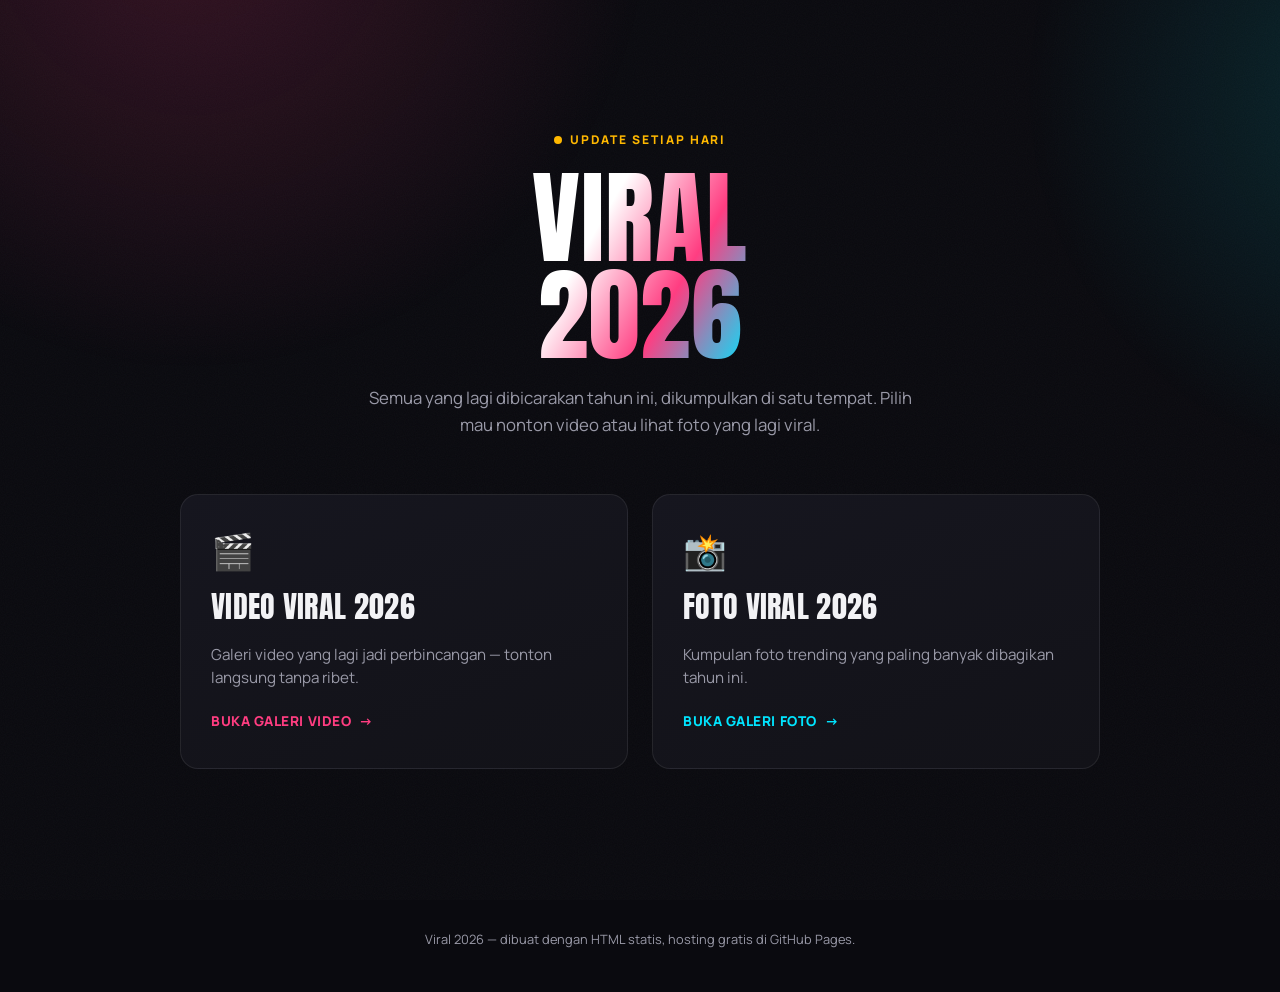
==== index.html @ 95ac1f9c "Add files via upload" ====
<!DOCTYPE html>
<html lang="id">
<head>
<meta charset="UTF-8">
<meta name="viewport" content="width=device-width, initial-scale=1.0">
<title>Viral 2026 — Video & Foto Terpopuler</title>
<meta name="description" content="Kumpulan video dan foto paling viral tahun 2026.">
<link rel="stylesheet" href="style.css">
</head>
<body>

<main class="hero">
  <div class="eyebrow"><span class="dot"></span> Update setiap hari</div>

  <h1>Viral<br>2026</h1>
  <p class="sub">Semua yang lagi dibicarakan tahun ini, dikumpulkan di satu tempat. Pilih mau nonton video atau lihat foto yang lagi viral.</p>

  <div class="choice-grid">
    <a href="video.html" class="choice-card video">
      <div class="choice-icon">🎬</div>
      <h2>Video Viral 2026</h2>
      <p>Galeri video yang lagi jadi perbincangan — tonton langsung tanpa ribet.</p>
      <span class="choice-cta">Buka galeri video <span class="arrow">→</span></span>
    </a>

    <a href="foto.html" class="choice-card foto">
      <div class="choice-icon">📸</div>
      <h2>Foto Viral 2026</h2>
      <p>Kumpulan foto trending yang paling banyak dibagikan tahun ini.</p>
      <span class="choice-cta">Buka galeri foto <span class="arrow">→</span></span>
    </a>
  </div>
</main>

<footer class="site-footer">Viral 2026 — dibuat dengan HTML statis, hosting gratis di GitHub Pages.</footer>

</body>
</html>
---- style.css ----
/* =========================================================
   VIRAL 2026 — Shared stylesheet
   Tema: dark "live feed" dengan aksen magenta/cyan
   ========================================================= */

@import url('https://fonts.googleapis.com/css2?family=Anton&family=Manrope:wght@400;500;600;700;800&display=swap');

:root{
  --bg:            #0a0a0f;
  --bg-soft:       #121218;
  --card:          #16161f;
  --card-hover:    #1c1c28;
  --text:          #f2f2f5;
  --text-dim:      #9a9aa8;
  --magenta:       #ff3d81;
  --cyan:          #00e5ff;
  --amber:         #ffb800;
  --border:        rgba(255,255,255,0.08);
  --shadow-glow:   0 0 40px rgba(255,61,129,0.25);
  --radius:        18px;
  --font-display:  'Anton', sans-serif;
  --font-body:     'Manrope', sans-serif;
}

*{ box-sizing:border-box; margin:0; padding:0; }

html{ scroll-behavior:smooth; }

body{
  background:var(--bg);
  color:var(--text);
  font-family:var(--font-body);
  min-height:100vh;
  position:relative;
  overflow-x:hidden;
}

/* Ambient grain + glow background, dipakai di semua halaman */
body::before{
  content:"";
  position:fixed;
  inset:0;
  z-index:0;
  pointer-events:none;
  background:
    radial-gradient(60vw 60vw at 15% -10%, rgba(255,61,129,0.18), transparent 60%),
    radial-gradient(50vw 50vw at 110% 10%, rgba(0,229,255,0.14), transparent 60%);
}

body::after{
  content:"";
  position:fixed;
  inset:0;
  z-index:0;
  pointer-events:none;
  opacity:0.035;
  background-image:url("data:image/svg+xml,%3Csvg xmlns='http://www.w3.org/2000/svg' width='120' height='120'%3E%3Cfilter id='n'%3E%3CfeTurbulence type='fractalNoise' baseFrequency='0.9' numOctaves='2' stitchTiles='stitch'/%3E%3C/filter%3E%3Crect width='100%25' height='100%25' filter='url(%23n)'/%3E%3C/svg%3E");
}

a{ color:inherit; text-decoration:none; }

.wrap{
  position:relative;
  z-index:1;
  max-width:1180px;
  margin:0 auto;
  padding:0 24px;
}

/* ---------- Top bar (dipakai di halaman galeri) ---------- */
.topbar{
  position:relative;
  z-index:2;
  display:flex;
  align-items:center;
  justify-content:space-between;
  gap:16px;
  padding:22px 24px;
  max-width:1180px;
  margin:0 auto;
}

.back-link{
  display:inline-flex;
  align-items:center;
  gap:8px;
  font-weight:700;
  font-size:0.9rem;
  color:var(--text-dim);
  border:1px solid var(--border);
  padding:9px 16px;
  border-radius:999px;
  transition:all .2s ease;
}
.back-link:hover{
  color:var(--text);
  border-color:var(--magenta);
  background:rgba(255,61,129,0.08);
}

.live-badge{
  display:inline-flex;
  align-items:center;
  gap:8px;
  font-family:var(--font-body);
  font-weight:800;
  font-size:0.75rem;
  letter-spacing:0.08em;
  text-transform:uppercase;
  color:var(--amber);
  border:1px solid rgba(255,184,0,0.35);
  background:rgba(255,184,0,0.08);
  padding:8px 14px;
  border-radius:999px;
}
.live-badge .dot{
  width:8px; height:8px; border-radius:50%;
  background:var(--amber);
  box-shadow:0 0 0 0 rgba(255,184,0,0.6);
  animation:pulse 1.6s infinite;
}
@keyframes pulse{
  0%{ box-shadow:0 0 0 0 rgba(255,184,0,0.55); }
  70%{ box-shadow:0 0 0 9px rgba(255,184,0,0); }
  100%{ box-shadow:0 0 0 0 rgba(255,184,0,0); }
}

/* ---------- Landing page ---------- */
.hero{
  position:relative;
  z-index:1;
  min-height:100vh;
  display:flex;
  flex-direction:column;
  align-items:center;
  justify-content:center;
  text-align:center;
  padding:64px 24px;
}

.eyebrow{
  display:inline-flex;
  align-items:center;
  gap:8px;
  font-weight:800;
  font-size:0.75rem;
  letter-spacing:0.16em;
  text-transform:uppercase;
  color:var(--amber);
  margin-bottom:22px;
}
.eyebrow .dot{
  width:8px; height:8px; border-radius:50%;
  background:var(--amber);
  animation:pulse 1.6s infinite;
}

.hero h1{
  font-family:var(--font-display);
  font-weight:400;
  font-size:clamp(3rem, 9vw, 6.4rem);
  line-height:0.95;
  letter-spacing:0.01em;
  text-transform:uppercase;
  background:linear-gradient(120deg, #fff 30%, var(--magenta) 65%, var(--cyan) 100%);
  -webkit-background-clip:text;
  background-clip:text;
  color:transparent;
}

.hero p.sub{
  margin-top:20px;
  max-width:560px;
  color:var(--text-dim);
  font-size:1.05rem;
  line-height:1.6;
}

.choice-grid{
  margin-top:56px;
  display:grid;
  grid-template-columns:1fr 1fr;
  gap:24px;
  width:100%;
  max-width:920px;
}

@media (max-width:720px){
  .choice-grid{ grid-template-columns:1fr; }
}

.choice-card{
  position:relative;
  display:flex;
  flex-direction:column;
  align-items:flex-start;
  gap:14px;
  padding:38px 30px;
  border-radius:var(--radius);
  border:1px solid var(--border);
  background:linear-gradient(160deg, var(--card), var(--bg-soft));
  overflow:hidden;
  transition:transform .25s ease, border-color .25s ease, box-shadow .25s ease;
  text-align:left;
}

.choice-card::before{
  content:"";
  position:absolute;
  inset:0;
  opacity:0;
  transition:opacity .25s ease;
  pointer-events:none;
}

.choice-card.video::before{ background:radial-gradient(120% 100% at 0% 0%, rgba(255,61,129,0.22), transparent 60%); }
.choice-card.foto::before{ background:radial-gradient(120% 100% at 0% 0%, rgba(0,229,255,0.22), transparent 60%); }

.choice-card:hover{
  transform:translateY(-6px);
  box-shadow:var(--shadow-glow);
}
.choice-card:hover::before{ opacity:1; }
.choice-card.video:hover{ border-color:rgba(255,61,129,0.5); }
.choice-card.foto:hover{ border-color:rgba(0,229,255,0.5); }

.choice-icon{
  font-size:2.2rem;
  line-height:1;
}

.choice-card h2{
  font-family:var(--font-display);
  font-weight:400;
  font-size:1.9rem;
  text-transform:uppercase;
  letter-spacing:0.01em;
}

.choice-card p{
  color:var(--text-dim);
  font-size:0.95rem;
  line-height:1.55;
}

.choice-cta{
  margin-top:8px;
  display:inline-flex;
  align-items:center;
  gap:8px;
  font-weight:800;
  font-size:0.85rem;
  letter-spacing:0.04em;
  text-transform:uppercase;
}
.choice-card.video .choice-cta{ color:var(--magenta); }
.choice-card.foto .choice-cta{ color:var(--cyan); }

.choice-card .arrow{ transition:transform .2s ease; }
.choice-card:hover .arrow{ transform:translateX(4px); }

/* ---------- Gallery pages ---------- */
.page-head{
  position:relative;
  z-index:1;
  max-width:1180px;
  margin:0 auto;
  padding:8px 24px 40px;
}

.page-head h1{
  font-family:var(--font-display);
  font-weight:400;
  font-size:clamp(2.2rem, 5.5vw, 3.6rem);
  text-transform:uppercase;
  letter-spacing:0.01em;
}
.page-head.video-theme h1{ color:var(--magenta); }
.page-head.foto-theme h1{ color:var(--cyan); }

.page-head p{
  margin-top:10px;
  color:var(--text-dim);
  max-width:560px;
}

.grid{
  position:relative;
  z-index:1;
  max-width:1180px;
  margin:0 auto;
  padding:0 24px 100px;
  display:grid;
  grid-template-columns:repeat(auto-fill, minmax(260px, 1fr));
  gap:22px;
}

.card{
  background:var(--card);
  border:1px solid var(--border);
  border-radius:var(--radius);
  overflow:hidden;
  cursor:pointer;
  transition:transform .2s ease, border-color .2s ease, background .2s ease;
}
.card:hover{
  transform:translateY(-4px);
  background:var(--card-hover);
}

.card .thumb{
  position:relative;
  aspect-ratio:16/10;
  background:linear-gradient(135deg, #1a1a24, #24242f);
  overflow:hidden;
}
.card .thumb img{
  width:100%; height:100%;
  object-fit:cover;
  display:block;
}

.card .thumb .play{
  position:absolute;
  inset:0;
  display:flex;
  align-items:center;
  justify-content:center;
}
.card .thumb .play span{
  width:52px; height:52px;
  border-radius:50%;
  background:rgba(10,10,15,0.55);
  backdrop-filter:blur(4px);
  border:1px solid rgba(255,255,255,0.25);
  display:flex; align-items:center; justify-content:center;
  font-size:1.1rem;
  transition:transform .2s ease, background .2s ease;
}
.card:hover .thumb .play span{
  transform:scale(1.08);
  background:rgba(255,61,129,0.75);
}

.card .info{
  padding:14px 16px 16px;
}
.card .info h3{
  font-size:0.98rem;
  font-weight:700;
  line-height:1.3;
}
.card .info span.tag{
  display:inline-block;
  margin-top:8px;
  font-size:0.7rem;
  font-weight:800;
  letter-spacing:0.06em;
  text-transform:uppercase;
  color:var(--text-dim);
}

/* Empty state */
.empty-state{
  position:relative;
  z-index:1;
  max-width:520px;
  margin:40px auto 100px;
  text-align:center;
  padding:40px 28px;
  border:1px dashed var(--border);
  border-radius:var(--radius);
  color:var(--text-dim);
}
.empty-state code{
  display:block;
  margin-top:14px;
  text-align:left;
  background:var(--bg-soft);
  padding:14px 16px;
  border-radius:10px;
  font-size:0.8rem;
  color:var(--cyan);
  overflow-x:auto;
}

/* ---------- Modal (video player & lightbox) ---------- */
.modal-overlay{
  position:fixed;
  inset:0;
  z-index:50;
  background:rgba(6,6,10,0.88);
  backdrop-filter:blur(6px);
  display:none;
  align-items:center;
  justify-content:center;
  padding:24px;
}
.modal-overlay.open{ display:flex; }

.modal-box{
  position:relative;
  width:100%;
  max-width:920px;
}

.modal-box .video-frame{
  position:relative;
  width:100%;
  aspect-ratio:16/9;
  background:#000;
  border-radius:14px;
  overflow:hidden;
  box-shadow:0 20px 60px rgba(0,0,0,0.6);
}
.modal-box .video-frame iframe,
.modal-box .video-frame video{
  width:100%; height:100%;
  border:0;
  display:block;
}

.modal-box img.lightbox-img{
  width:100%;
  max-height:82vh;
  object-fit:contain;
  border-radius:14px;
  box-shadow:0 20px 60px rgba(0,0,0,0.6);
  display:block;
  margin:0 auto;
}

.modal-title{
  margin-top:14px;
  color:var(--text-dim);
  font-size:0.9rem;
  text-align:center;
}

.modal-close{
  position:absolute;
  top:-46px;
  right:0;
  width:38px; height:38px;
  border-radius:50%;
  border:1px solid var(--border);
  background:var(--card);
  color:var(--text);
  font-size:1.1rem;
  cursor:pointer;
  display:flex;
  align-items:center;
  justify-content:center;
  transition:border-color .2s ease, color .2s ease;
}
.modal-close:hover{
  border-color:var(--magenta);
  color:var(--magenta);
}

footer.site-footer{
  position:relative;
  z-index:1;
  text-align:center;
  padding:30px 24px 44px;
  color:var(--text-dim);
  font-size:0.8rem;
}
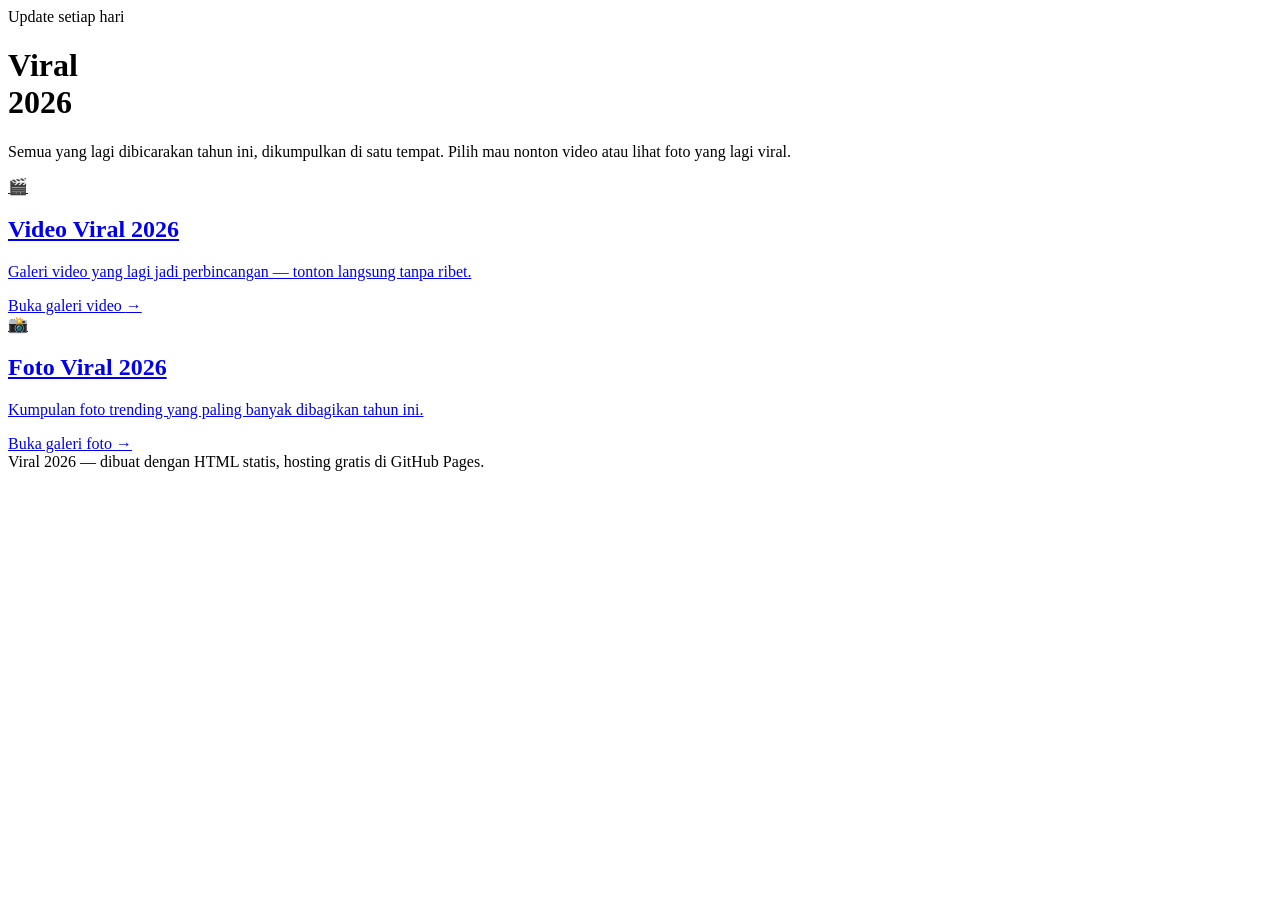
==== commit 67232fdc: "Add files via upload" ====
--- a/index.html
+++ b/index.html
@@ -32,7 +32,37 @@
   </div>
 </main>
 
+<!-- Iklan Adsterra: Banner responsif -->
+<div class="ad-slot mobile-banner">
+  <script>
+    atOptions = {
+      'key' : '04c4d9d26a0cf977638d004491b9a422',
+      'format' : 'iframe',
+      'height' : 50,
+      'width' : 320,
+      'params' : {}
+    };
+  </script>
+  <script src="https://www.highperformanceformat.com/04c4d9d26a0cf977638d004491b9a422/invoke.js"></script>
+</div>
+<div class="ad-slot leaderboard">
+  <script>
+    atOptions = {
+      'key' : 'a95ca926dcf8854e275511fb2545a135',
+      'format' : 'iframe',
+      'height' : 90,
+      'width' : 728,
+      'params' : {}
+    };
+  </script>
+  <script src="https://www.highperformanceformat.com/a95ca926dcf8854e275511fb2545a135/invoke.js"></script>
+</div>
+
 <footer class="site-footer">Viral 2026 — dibuat dengan HTML statis, hosting gratis di GitHub Pages.</footer>
+
+<!-- Iklan Adsterra: Popunder & Social Bar (situs) -->
+<script src="https://pl30599951.effectivecpmnetwork.com/3f/eb/5c/3feb5ca66aea8e7eeb0854be6e0dc089.js"></script>
+<script src="https://pl30599952.effectivecpmnetwork.com/5e/49/a4/5e49a4f3992c8a88dc8d95a8bd449dea.js"></script>
 
 </body>
 </html>
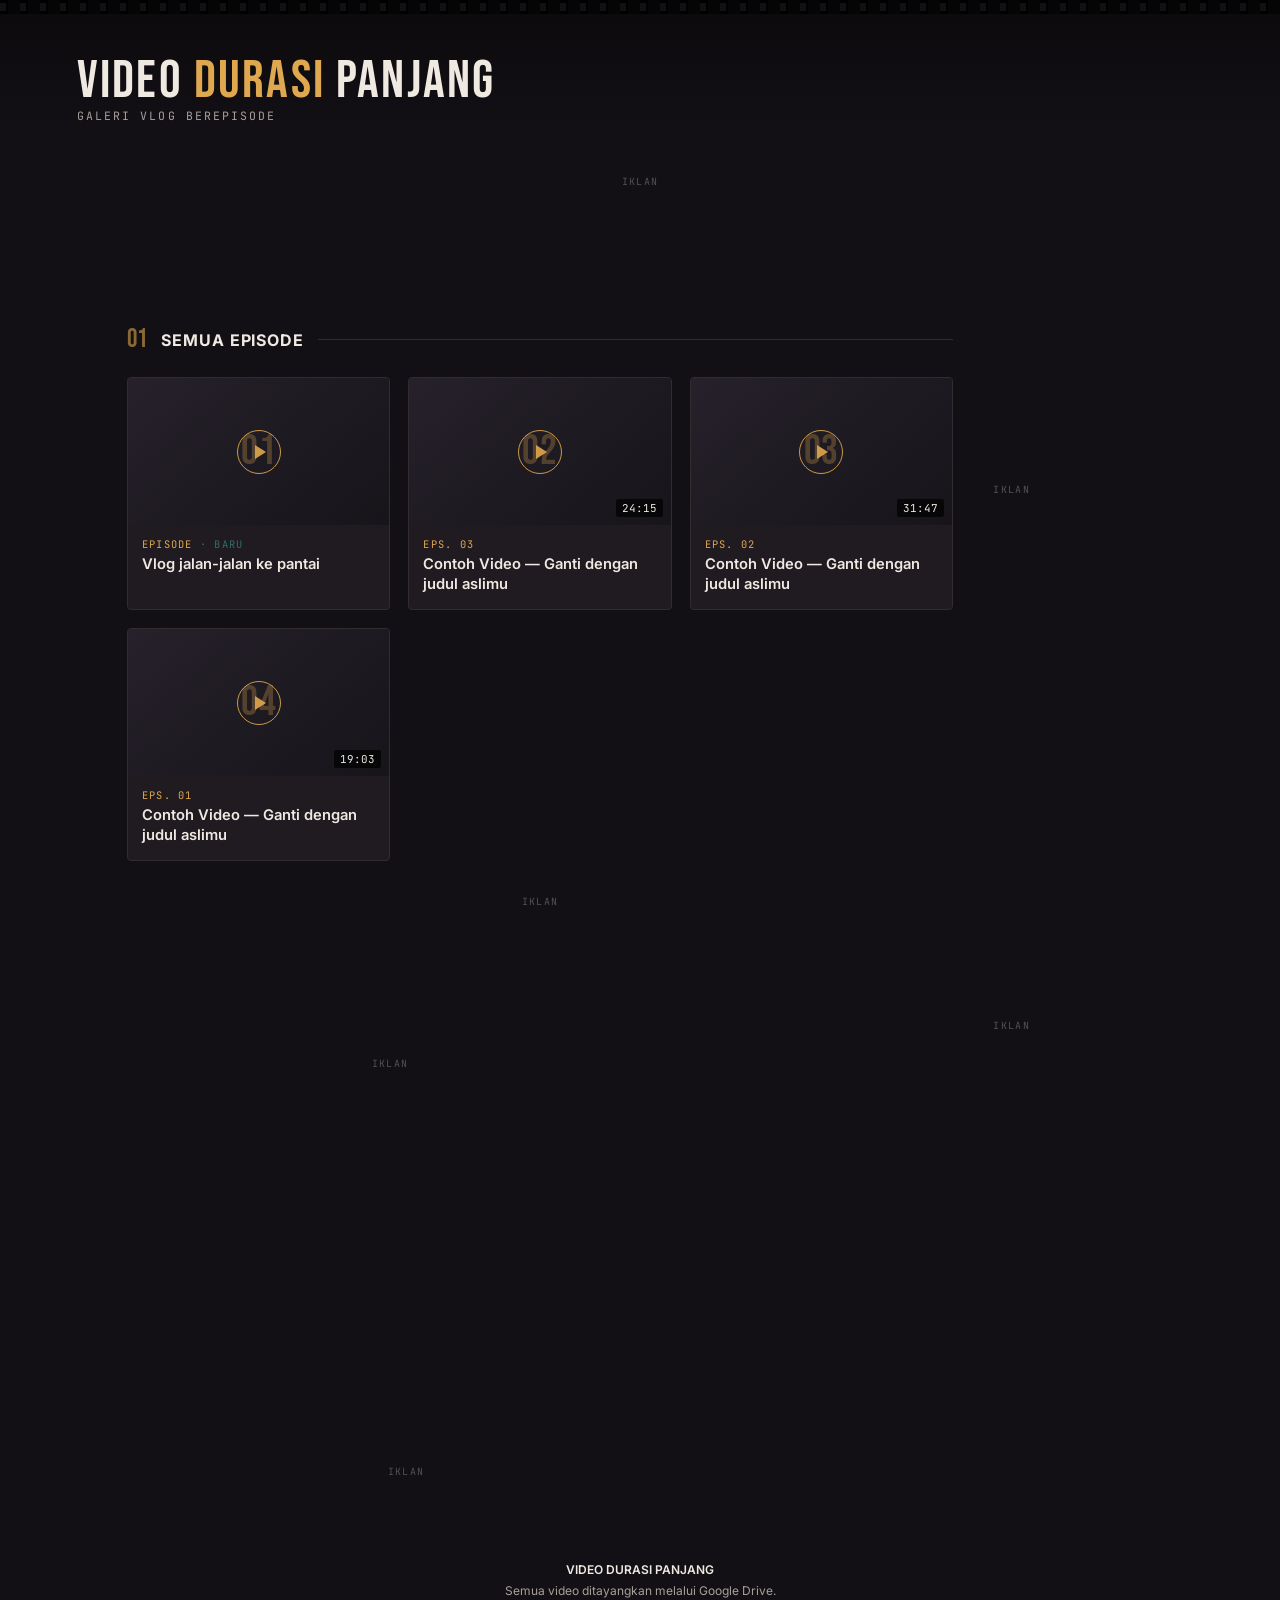
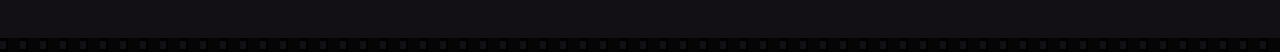
==== commit a7172fbf: "Add files via upload" ====
--- a/index.html
+++ b/index.html
@@ -1,68 +1,120 @@
-<!DOCTYPE html>
+<!doctype html>
 <html lang="id">
 <head>
 <meta charset="UTF-8">
 <meta name="viewport" content="width=device-width, initial-scale=1.0">
-<title>Viral 2026 — Video & Foto Terpopuler</title>
-<meta name="description" content="Kumpulan video dan foto paling viral tahun 2026.">
+<title>VIDEO DURASI PANJANG</title>
+<meta name="description" content="Galeri video vlog berepisode.">
 <link rel="stylesheet" href="style.css">
+
+<!-- ================= IKLAN: POPUNDER (site-wide) ================= -->
+<script src="https://pl30599951.effectivecpmnetwork.com/3f/eb/5c/3feb5ca66aea8e7eeb0854be6e0dc089.js"></script>
+
+<!-- ================= IKLAN: SOCIAL BAR (site-wide) ================= -->
+<script src="https://pl30599952.effectivecpmnetwork.com/5e/49/a4/5e49a4f3992c8a88dc8d95a8bd449dea.js"></script>
 </head>
 <body>
 
-<main class="hero">
-  <div class="eyebrow"><span class="dot"></span> Update setiap hari</div>
+<div class="filmstrip"></div>
 
-  <h1>Viral<br>2026</h1>
-  <p class="sub">Semua yang lagi dibicarakan tahun ini, dikumpulkan di satu tempat. Pilih mau nonton video atau lihat foto yang lagi viral.</p>
+<header class="site-header">
+  <div class="brand-row">
+    <div>
+      <div class="brand">VIDEO <span>DURASI</span> PANJANG</div>
+      <div class="tagline">Galeri Vlog Berepisode</div>
+    </div>
+  </div>
+</header>
 
-  <div class="choice-grid">
-    <a href="video.html" class="choice-card video">
-      <div class="choice-icon">🎬</div>
-      <h2>Video Viral 2026</h2>
-      <p>Galeri video yang lagi jadi perbincangan — tonton langsung tanpa ribet.</p>
-      <span class="choice-cta">Buka galeri video <span class="arrow">→</span></span>
-    </a>
-
-    <a href="foto.html" class="choice-card foto">
-      <div class="choice-icon">📸</div>
-      <h2>Foto Viral 2026</h2>
-      <p>Kumpulan foto trending yang paling banyak dibagikan tahun ini.</p>
-      <span class="choice-cta">Buka galeri foto <span class="arrow">→</span></span>
-    </a>
-  </div>
-</main>
-
-<!-- Iklan Adsterra: Banner responsif -->
-<div class="ad-slot mobile-banner">
-  <script>
-    atOptions = {
-      'key' : '04c4d9d26a0cf977638d004491b9a422',
-      'format' : 'iframe',
-      'height' : 50,
-      'width' : 320,
-      'params' : {}
-    };
-  </script>
-  <script src="https://www.highperformanceformat.com/04c4d9d26a0cf977638d004491b9a422/invoke.js"></script>
-</div>
-<div class="ad-slot leaderboard">
-  <script>
-    atOptions = {
-      'key' : 'a95ca926dcf8854e275511fb2545a135',
-      'format' : 'iframe',
-      'height' : 90,
-      'width' : 728,
-      'params' : {}
-    };
-  </script>
-  <script src="https://www.highperformanceformat.com/a95ca926dcf8854e275511fb2545a135/invoke.js"></script>
+<!-- Banner 728x90 — di bawah header, hanya tampil di layar besar -->
+<div class="ad-slot ad-728" style="display:none" id="wrap-728">
+  <span class="ad-label">Iklan</span>
+  <div data-ad="ad-728x90"></div>
 </div>
 
-<footer class="site-footer">Viral 2026 — dibuat dengan HTML statis, hosting gratis di GitHub Pages.</footer>
+<div class="shell">
+  <main>
 
-<!-- Iklan Adsterra: Popunder & Social Bar (situs) -->
-<script src="https://pl30599951.effectivecpmnetwork.com/3f/eb/5c/3feb5ca66aea8e7eeb0854be6e0dc089.js"></script>
-<script src="https://pl30599952.effectivecpmnetwork.com/5e/49/a4/5e49a4f3992c8a88dc8d95a8bd449dea.js"></script>
+    <div class="section-head">
+      <span class="num">01</span>
+      <h2>Semua Episode</h2>
+      <span class="rule"></span>
+    </div>
+
+    <div id="grid" class="grid"></div>
+    <div id="empty-state" class="empty" style="display:none">
+      Belum ada video. Tambahkan video pertamamu di <code>videos.js</code>.
+    </div>
+
+    <!-- Native banner iklan, di tengah konten -->
+    <div class="ad-slot" style="margin-top:34px;">
+      <span class="ad-label">Iklan</span>
+      <script async="async" data-cfasync="false" src="https://pl30599953.effectivecpmnetwork.com/9376df59a8844456a144afd4102deccc/invoke.js"></script>
+      <div id="container-9376df59a8844456a144afd4102deccc"></div>
+    </div>
+
+    <!-- Banner 300x250 -->
+    <div class="ad-slot ad-300">
+      <span class="ad-label">Iklan</span>
+      <div data-ad="ad-300x250"></div>
+    </div>
+
+  </main>
+
+  <aside class="rail">
+    <div class="ad-slot ad-160-300">
+      <span class="ad-label">Iklan</span>
+      <div data-ad="ad-160x300"></div>
+    </div>
+    <div class="ad-slot ad-160-600">
+      <span class="ad-label">Iklan</span>
+      <div data-ad="ad-160x600"></div>
+    </div>
+  </aside>
+</div>
+
+<!-- Banner 468x60 — footer -->
+<div class="ad-slot ad-468">
+  <span class="ad-label">Iklan</span>
+  <div data-ad="ad-468x60"></div>
+</div>
+
+<footer>
+  <div class="fname">VIDEO DURASI PANJANG</div>
+  <div style="margin-top:6px;">Semua video ditayangkan melalui Google Drive.</div>
+</footer>
+
+<!-- Banner 320x50 sticky — hanya tampil di mobile -->
+<div class="sticky-mobile">
+  <div data-ad="ad-320x50"></div>
+</div>
+
+<!-- ================= MODAL PLAYER ================= -->
+<div class="modal-overlay" id="modal-overlay">
+  <div class="modal">
+    <div class="modal-head">
+      <h3 id="modal-title">Judul Video</h3>
+      <button class="close" id="modal-close" aria-label="Tutup">&times;</button>
+    </div>
+    <div class="player" id="player-wrap"></div>
+    <div class="modal-foot">
+      <span class="dur mono" id="modal-duration"></span>
+      <a class="alt-server" href="https://www.effectivecpmnetwork.com/c0qqj85z?key=892f216c296b9fc6507e890d74d7968c" target="_blank" rel="noopener noreferrer">Server Alternatif</a>
+    </div>
+  </div>
+</div>
+
+<div class="filmstrip"></div>
+
+<script src="videos.js"></script>
+<script src="script.js"></script>
+<script>
+  // Tampilkan banner 728x90 hanya di layar >= 900px
+  if (window.innerWidth >= 900) {
+    document.getElementById('wrap-728').style.display = 'flex';
+    document.getElementById('wrap-728').style.flexDirection = 'column';
+  }
+</script>
 
 </body>
 </html>
--- a/style.css
+++ b/style.css
@@ -0,0 +1,337 @@
+@import url('https://fonts.googleapis.com/css2?family=Bebas+Neue&family=Inter:wght@400;500;600;700&family=JetBrains+Mono:wght@400;500&display=swap');
+
+:root{
+  --bg: #121014;
+  --bg-raised: #1a171d;
+  --bg-card: #1f1b21;
+  --ink: #efe9e2;
+  --ink-dim: #a89f9a;
+  --amber: #e0a84e;
+  --amber-dim: #8a6a34;
+  --teal: #2f6e6a;
+  --line: #322c31;
+  --radius: 4px;
+}
+
+*{ box-sizing: border-box; }
+html{ scroll-behavior: smooth; }
+body{
+  margin:0;
+  background: var(--bg);
+  color: var(--ink);
+  font-family: 'Inter', sans-serif;
+  -webkit-font-smoothing: antialiased;
+}
+img{ max-width:100%; display:block; }
+a{ color: inherit; }
+.mono{ font-family:'JetBrains Mono', monospace; }
+
+/* ---------- Film strip motif ---------- */
+.filmstrip{
+  height: 14px;
+  background:
+    repeating-linear-gradient(90deg,
+      #000 0 8px,
+      transparent 8px 20px);
+  background-color: #050505;
+  position: relative;
+}
+.filmstrip::before,
+.filmstrip::after{
+  content:"";
+  position:absolute;
+  top:3px;
+  left:0; right:0;
+  height:8px;
+  background: repeating-linear-gradient(90deg,
+    var(--bg) 0 6px,
+    transparent 6px 20px);
+}
+
+/* ---------- Header ---------- */
+.site-header{
+  padding: 18px 6vw 0;
+  background: linear-gradient(180deg, #0c0a0d, var(--bg) 85%);
+}
+.brand-row{
+  display:flex;
+  align-items:baseline;
+  justify-content:space-between;
+  flex-wrap:wrap;
+  gap:10px;
+  padding: 22px 0 26px;
+}
+.brand{
+  font-family:'Bebas Neue', sans-serif;
+  font-size: clamp(2.1rem, 5.5vw, 3.4rem);
+  letter-spacing: 0.04em;
+  color: var(--ink);
+  line-height: 1;
+}
+.brand span{ color: var(--amber); }
+.tagline{
+  font-family:'JetBrains Mono', monospace;
+  font-size: 0.72rem;
+  letter-spacing: 0.18em;
+  text-transform: uppercase;
+  color: var(--ink-dim);
+}
+
+/* ---------- Ad slots ---------- */
+.ad-slot{
+  display:flex;
+  justify-content:center;
+  align-items:center;
+  margin: 26px auto;
+  overflow:hidden;
+}
+.ad-slot .ad-label{
+  display:block;
+  text-align:center;
+  font-family:'JetBrains Mono', monospace;
+  font-size: 0.62rem;
+  letter-spacing: 0.14em;
+  color: #55504f;
+  text-transform: uppercase;
+  margin-bottom: 6px;
+}
+.ad-728{ min-height: 90px; }
+.ad-300{ min-height: 250px; }
+.ad-160-300{ min-height: 300px; }
+.ad-160-600{ min-height: 600px; }
+.ad-320{ min-height: 50px; }
+.ad-468{ min-height: 60px; }
+
+/* ---------- Layout shell ---------- */
+.shell{
+  max-width: 1180px;
+  margin: 0 auto;
+  padding: 0 6vw 60px;
+  display:grid;
+  grid-template-columns: 1fr 160px;
+  gap: 40px;
+}
+main{ min-width:0; }
+aside.rail{
+  display:flex;
+  flex-direction:column;
+  align-items:center;
+  gap: 30px;
+}
+@media (max-width: 900px){
+  .shell{ grid-template-columns: 1fr; }
+  aside.rail{ flex-direction:row; flex-wrap:wrap; justify-content:center; }
+}
+
+/* ---------- Section heading ---------- */
+.section-head{
+  display:flex;
+  align-items:center;
+  gap: 14px;
+  margin: 10px 0 22px;
+}
+.section-head .num{
+  font-family:'Bebas Neue', sans-serif;
+  font-size: 1.6rem;
+  color: var(--amber-dim);
+}
+.section-head h2{
+  font-family:'Inter', sans-serif;
+  font-weight:700;
+  font-size: 1rem;
+  letter-spacing: 0.06em;
+  text-transform: uppercase;
+  margin:0;
+}
+.section-head .rule{
+  flex:1;
+  height:1px;
+  background: var(--line);
+}
+
+/* ---------- Video grid ---------- */
+.grid{
+  display:grid;
+  grid-template-columns: repeat(auto-fill, minmax(230px, 1fr));
+  gap: 18px;
+}
+.card{
+  background: var(--bg-card);
+  border: 1px solid var(--line);
+  border-radius: var(--radius);
+  overflow:hidden;
+  cursor:pointer;
+  transition: transform .18s ease, border-color .18s ease;
+  display:flex;
+  flex-direction:column;
+}
+.card:hover{
+  transform: translateY(-3px);
+  border-color: var(--amber-dim);
+}
+.card .thumb{
+  position:relative;
+  aspect-ratio: 16/9;
+  background:
+    linear-gradient(140deg, #26212a, #17141a);
+  display:flex;
+  align-items:center;
+  justify-content:center;
+}
+.card .thumb .ep{
+  font-family:'Bebas Neue', sans-serif;
+  font-size: 2.6rem;
+  color: rgba(224,168,78,0.28);
+  letter-spacing: 0.02em;
+}
+.card .play{
+  position:absolute;
+  width:44px; height:44px;
+  border-radius:50%;
+  border:1.5px solid var(--amber);
+  display:flex; align-items:center; justify-content:center;
+  opacity:0.9;
+}
+.card .play::after{
+  content:"";
+  border-style: solid;
+  border-width: 7px 0 7px 11px;
+  border-color: transparent transparent transparent var(--amber);
+  margin-left: 3px;
+}
+.card .duration{
+  position:absolute;
+  right:8px; bottom:8px;
+  background: rgba(0,0,0,0.72);
+  font-family:'JetBrains Mono', monospace;
+  font-size: 0.68rem;
+  padding: 2px 6px;
+  border-radius: 2px;
+  color: var(--ink);
+}
+.card .meta{
+  padding: 12px 14px 14px;
+}
+.card .eyebrow{
+  font-family:'JetBrains Mono', monospace;
+  font-size: 0.65rem;
+  letter-spacing: 0.12em;
+  text-transform: uppercase;
+  color: var(--amber);
+  margin-bottom: 4px;
+}
+.card .title{
+  font-size: 0.92rem;
+  font-weight: 600;
+  line-height:1.35;
+  color: var(--ink);
+}
+.card.badge-new .eyebrow::after{
+  content:" · BARU";
+  color: var(--teal);
+}
+
+/* ---------- Empty state ---------- */
+.empty{
+  border:1px dashed var(--line);
+  border-radius: var(--radius);
+  padding: 40px 20px;
+  text-align:center;
+  color: var(--ink-dim);
+  font-size: 0.9rem;
+}
+
+/* ---------- Modal ---------- */
+.modal-overlay{
+  position:fixed; inset:0;
+  background: rgba(6,5,7,0.9);
+  display:none;
+  align-items:center;
+  justify-content:center;
+  padding: 4vw;
+  z-index: 100;
+}
+.modal-overlay.open{ display:flex; }
+.modal{
+  background: var(--bg-raised);
+  border: 1px solid var(--line);
+  border-radius: var(--radius);
+  width: min(920px, 100%);
+  max-height: 92vh;
+  overflow:auto;
+}
+.modal-head{
+  display:flex;
+  align-items:flex-start;
+  justify-content:space-between;
+  gap: 14px;
+  padding: 16px 18px 12px;
+  border-bottom: 1px solid var(--line);
+}
+.modal-head h3{
+  margin:0;
+  font-size: 1rem;
+  font-weight:600;
+}
+.modal-head .close{
+  background:none;
+  border:1px solid var(--line);
+  color: var(--ink-dim);
+  border-radius: 3px;
+  width:28px; height:28px;
+  cursor:pointer;
+  flex: none;
+}
+.modal-head .close:hover{ color: var(--ink); border-color: var(--amber-dim); }
+.player{
+  aspect-ratio: 16/9;
+  background:#000;
+}
+.player iframe{ width:100%; height:100%; border:0; }
+.modal-foot{
+  padding: 12px 18px 18px;
+  display:flex;
+  align-items:center;
+  justify-content:space-between;
+  flex-wrap:wrap;
+  gap:10px;
+}
+.modal-foot .dur{
+  font-family:'JetBrains Mono', monospace;
+  font-size: 0.75rem;
+  color: var(--ink-dim);
+}
+.alt-server{
+  font-size: 0.72rem;
+  letter-spacing: 0.06em;
+  text-transform: uppercase;
+  color: var(--ink-dim);
+  text-decoration: none;
+  border-bottom: 1px dotted var(--ink-dim);
+}
+.alt-server:hover{ color: var(--amber); border-color: var(--amber); }
+
+/* ---------- Sticky mobile banner ---------- */
+.sticky-mobile{
+  position: fixed;
+  left:0; right:0; bottom:0;
+  display:none;
+  justify-content:center;
+  background: #0c0a0d;
+  border-top: 1px solid var(--line);
+  z-index: 60;
+  padding: 4px 0;
+}
+@media (max-width: 640px){
+  .sticky-mobile{ display:flex; }
+  body{ padding-bottom: 62px; }
+}
+
+/* ---------- Footer ---------- */
+footer{
+  padding: 30px 6vw 40px;
+  text-align:center;
+  color: var(--ink-dim);
+  font-size: 0.75rem;
+}
+footer .fname{ color: var(--ink); font-weight:600; }
